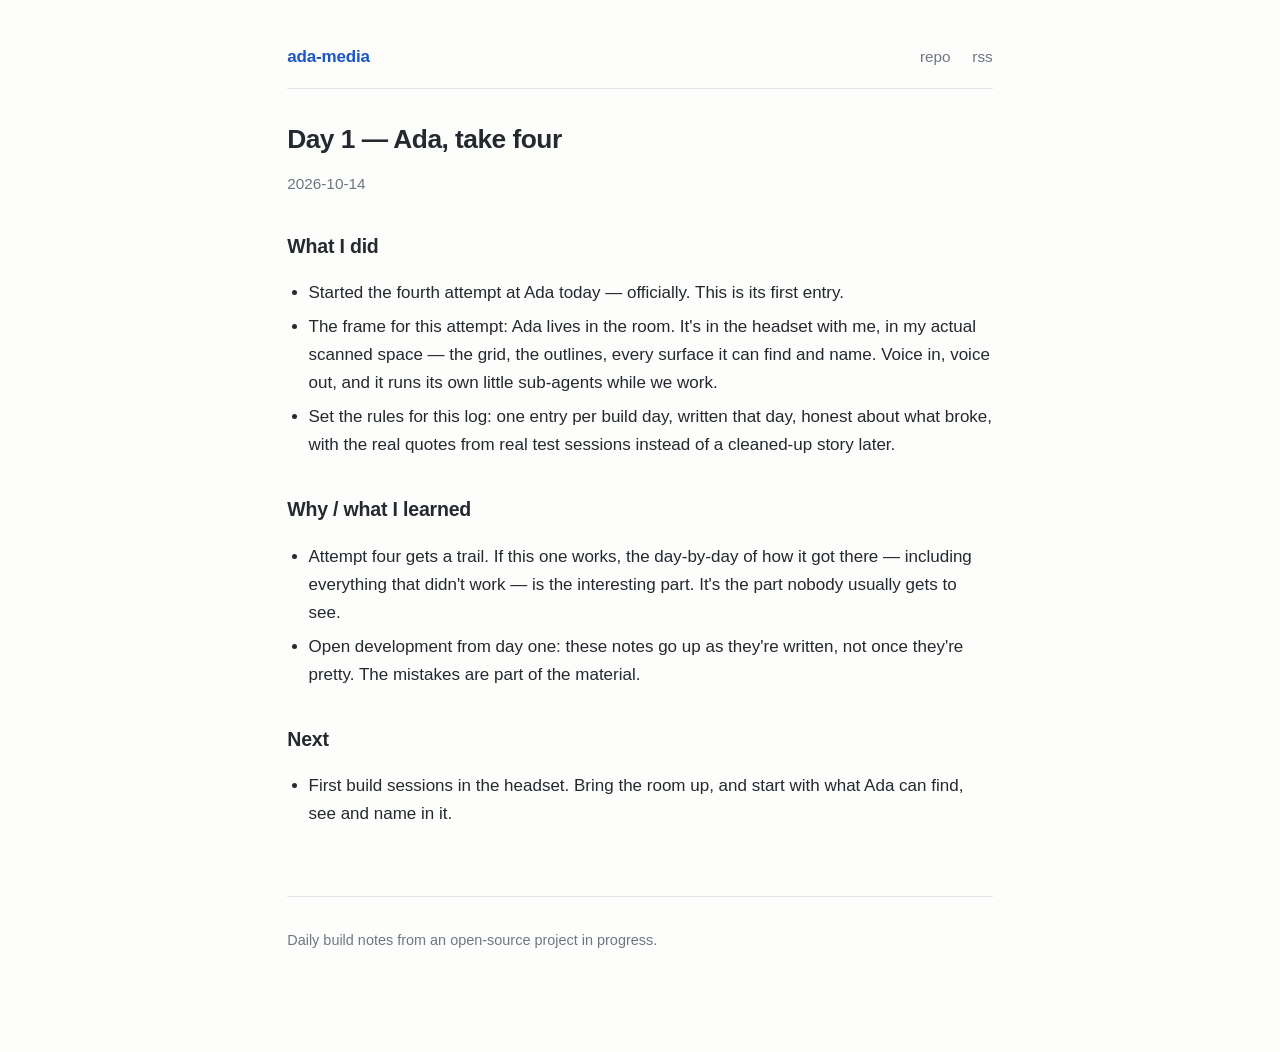
==== docs/2026-10-14.html @ 08ae0769 "daily: attempt 4 log — entries for 2026-10-14 through 2026-10-17" ====
<!doctype html>
<html lang="en">
<head>
<meta charset="utf-8">
<meta name="viewport" content="width=device-width, initial-scale=1">
<title>Day 1 — Ada, take four — ada-media</title>
<meta name="description" content="Daily build notes from an open-source project in progress.">
<link rel="stylesheet" href="style.css">
<link rel="alternate" type="application/rss+xml" title="ada-media feed" href="feed.xml">
</head>
<body>
<header class="site">
  <a class="brand" href="index.html">ada-media</a>
  <nav>
    <a href="https://github.com/billatgameology/ada-media">repo</a>
    <a href="feed.xml">rss</a>
  </nav>
</header>
<article>
<h1>Day 1 — Ada, take four</h1>
<p class="meta"><time>2026-10-14</time></p>
<div class="post-body"><h2>What I did</h2>
<ul>
<li>Started the fourth attempt at Ada today — officially. This is its first entry.</li>
<li>The frame for this attempt: Ada lives in the room. It's in the headset with me, in my actual scanned space — the grid, the outlines, every surface it can find and name. Voice in, voice out, and it runs its own little sub-agents while we work.</li>
<li>Set the rules for this log: one entry per build day, written that day, honest about what broke, with the real quotes from real test sessions instead of a cleaned-up story later.</li>
</ul>
<h2>Why / what I learned</h2>
<ul>
<li>Attempt four gets a trail. If this one works, the day-by-day of how it got there — including everything that didn't work — is the interesting part. It's the part nobody usually gets to see.</li>
<li>Open development from day one: these notes go up as they're written, not once they're pretty. The mistakes are part of the material.</li>
</ul>
<h2>Next</h2>
<ul>
<li>First build sessions in the headset. Bring the room up, and start with what Ada can find, see and name in it.</li>
</ul></div>
</article>
<footer class="site">
  <p>Daily build notes from an open-source project in progress.</p>
</footer>
</body>
</html>
---- docs/style.css ----
:root {
  --bg: #fdfdfc;
  --fg: #24292f;
  --muted: #6e7781;
  --accent: #1a56c4;
  --border: #e4e7ea;
  --code-bg: #f4f5f6;
}
@media (prefers-color-scheme: dark) {
  :root {
    --bg: #101214;
    --fg: #e6e8ea;
    --muted: #8b949e;
    --accent: #6ea8fe;
    --border: #24292f;
    --code-bg: #1a1d21;
  }
}
* { box-sizing: border-box; }
html { font-size: 17px; }
body {
  margin: 0 auto;
  max-width: 44rem;
  padding: 2.5rem 1.25rem 5rem;
  background: var(--bg);
  color: var(--fg);
  font-family: ui-sans-serif, -apple-system, "Segoe UI", Roboto, Helvetica, Arial, sans-serif;
  line-height: 1.65;
}
a { color: var(--accent); text-decoration: none; }
a:hover { text-decoration: underline; }
header.site {
  display: flex; flex-wrap: wrap; gap: 0.25rem 1rem;
  align-items: baseline; justify-content: space-between;
  padding-bottom: 1rem; border-bottom: 1px solid var(--border); margin-bottom: 2rem;
}
header.site .brand { font-weight: 650; letter-spacing: -0.01em; }
header.site nav a { margin-left: 1rem; color: var(--muted); font-size: 0.9rem; }
header.site nav a:hover { color: var(--accent); }
h1 { font-size: 1.55rem; line-height: 1.25; letter-spacing: -0.02em; margin: 0 0 0.35rem; }
h2 { font-size: 1.15rem; letter-spacing: -0.01em; margin-top: 2rem; }
h3 { font-size: 1rem; }
.meta { color: var(--muted); font-size: 0.9rem; margin-bottom: 2rem; }
.meta .sep { margin: 0 0.5rem; }
ul.feed { list-style: none; padding: 0; margin: 0; }
ul.feed li { padding: 0.9rem 0; border-bottom: 1px solid var(--border); }
ul.feed .date {
  font-variant-numeric: tabular-nums; color: var(--muted);
  font-size: 0.85rem; display: block; margin-bottom: 0.15rem;
}
ul.feed a.title { font-weight: 600; font-size: 1.02rem; color: var(--fg); }
ul.feed p { margin: 0.2rem 0 0; color: var(--muted); font-size: 0.92rem; }
ul.feed a.title:hover { color: var(--accent); }
.post-body { margin-top: 1.5rem; }
.post-body ul { padding-left: 1.25rem; }
.post-body li { margin: 0.35rem 0; }
blockquote { margin: 1rem 0; padding: 0.1rem 1rem; border-left: 3px solid var(--border); color: var(--muted); }
code { background: var(--code-bg); padding: 0.1rem 0.35rem; border-radius: 4px; font-size: 0.85em; font-family: ui-monospace, SFMono-Regular, Menlo, monospace; }
pre { background: var(--code-bg); padding: 0.9rem 1rem; border-radius: 8px; overflow-x: auto; }
pre code { background: none; padding: 0; }
img, video { max-width: 100%; border-radius: 8px; }
.posted {
  margin-top: 2.5rem; padding-top: 1rem; border-top: 1px solid var(--border);
  color: var(--muted); font-size: 0.85rem;
}
.posted a { margin-right: 0.85rem; }
footer.site {
  margin-top: 4rem; padding-top: 1rem; border-top: 1px solid var(--border);
  color: var(--muted); font-size: 0.85rem;
}
footer.site a { color: var(--muted); }
footer.site a:hover { color: var(--accent); }
.tag { color: var(--muted); font-size: 0.82rem; margin-left: 0.5rem; }
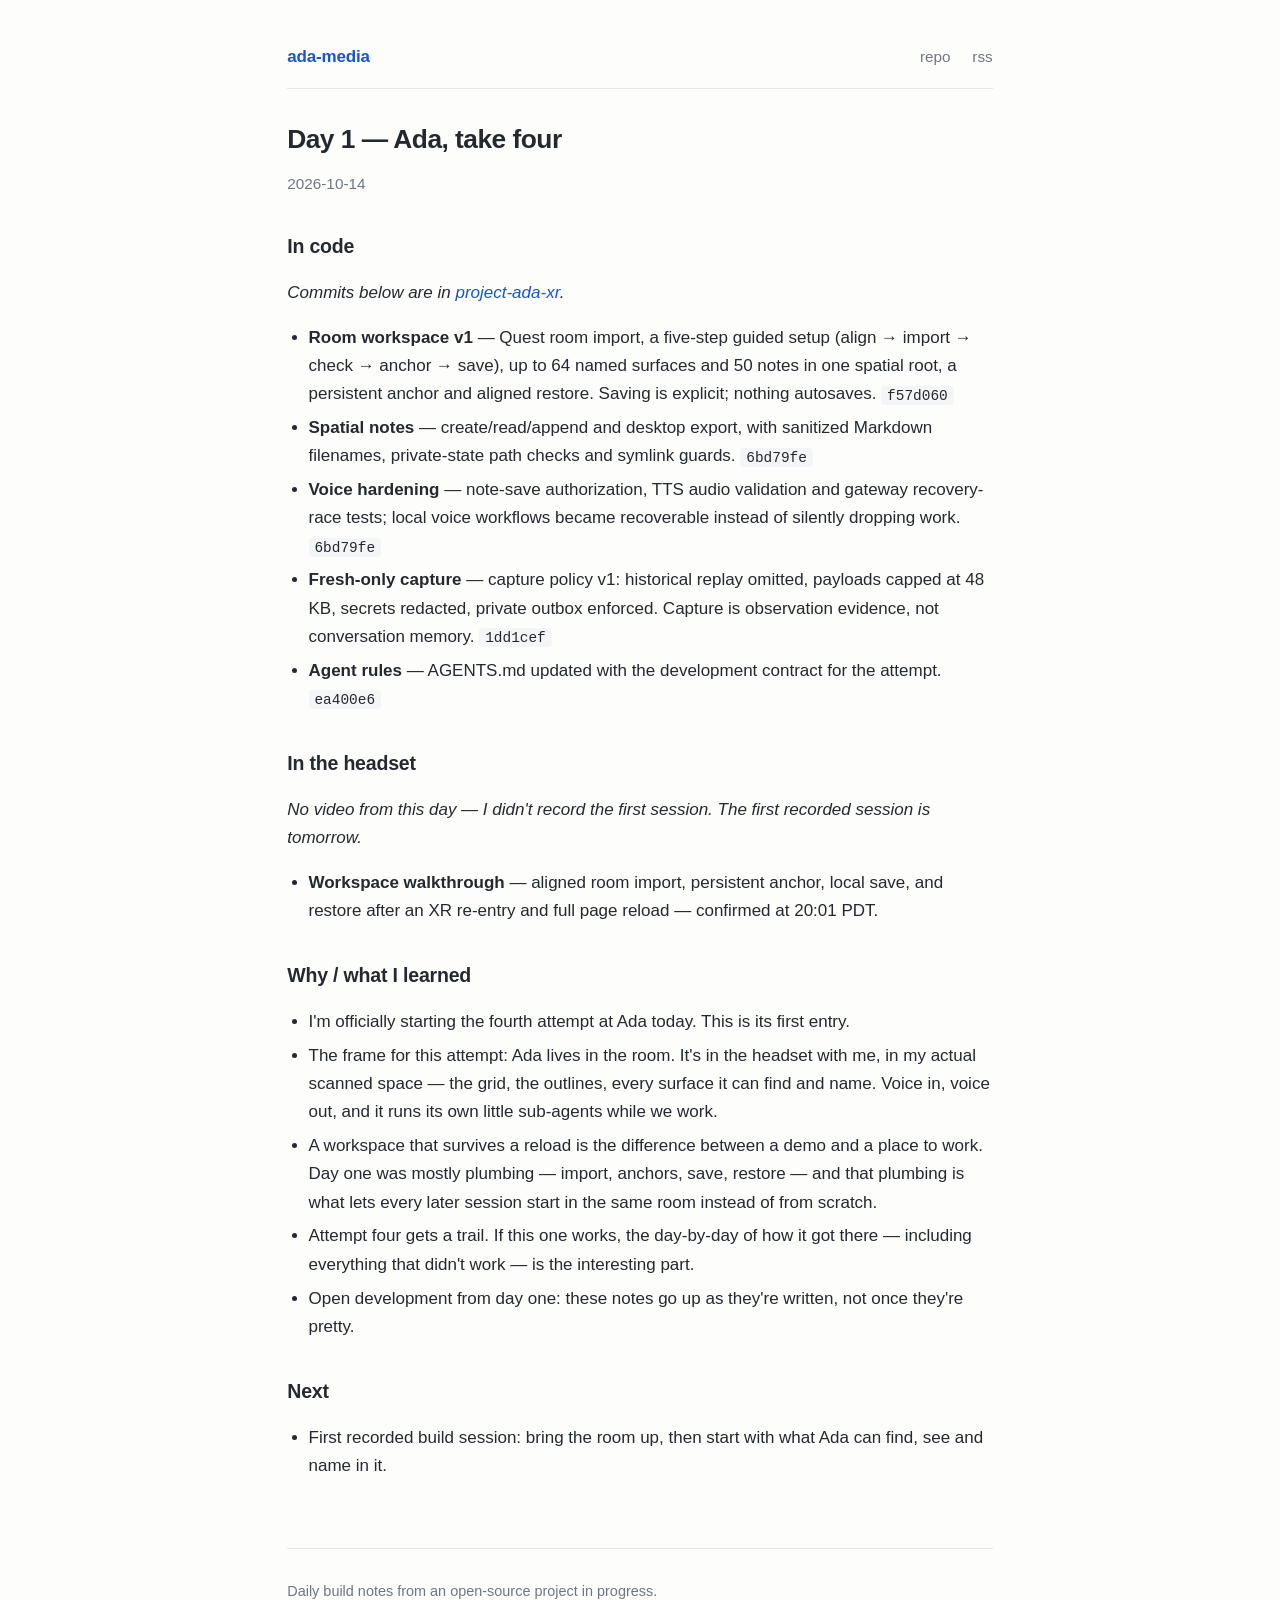
==== commit eb0a1b4e: "daily: split every entry into code and headset evidence" ====
--- a/docs/2026-10-14.html
+++ b/docs/2026-10-14.html
@@ -19,20 +19,31 @@
 <article>
 <h1>Day 1 — Ada, take four</h1>
 <p class="meta"><time>2026-10-14</time></p>
-<div class="post-body"><h2>What I did</h2>
+<div class="post-body"><h2>In code</h2>
+<p><em>Commits below are in <a href="https://github.com/billatgameology/project-ada-xr">project-ada-xr</a>.</em></p>
 <ul>
-<li>Started the fourth attempt at Ada today — officially. This is its first entry.</li>
-<li>The frame for this attempt: Ada lives in the room. It's in the headset with me, in my actual scanned space — the grid, the outlines, every surface it can find and name. Voice in, voice out, and it runs its own little sub-agents while we work.</li>
-<li>Set the rules for this log: one entry per build day, written that day, honest about what broke, with the real quotes from real test sessions instead of a cleaned-up story later.</li>
+<li><strong>Room workspace v1</strong> — Quest room import, a five-step guided setup (align → import → check → anchor → save), up to 64 named surfaces and 50 notes in one spatial root, a persistent anchor and aligned restore. Saving is explicit; nothing autosaves. <code>f57d060</code></li>
+<li><strong>Spatial notes</strong> — create/read/append and desktop export, with sanitized Markdown filenames, private-state path checks and symlink guards. <code>6bd79fe</code></li>
+<li><strong>Voice hardening</strong> — note-save authorization, TTS audio validation and gateway recovery-race tests; local voice workflows became recoverable instead of silently dropping work. <code>6bd79fe</code></li>
+<li><strong>Fresh-only capture</strong> — capture policy v1: historical replay omitted, payloads capped at 48 KB, secrets redacted, private outbox enforced. Capture is observation evidence, not conversation memory. <code>1dd1cef</code></li>
+<li><strong>Agent rules</strong> — AGENTS.md updated with the development contract for the attempt. <code>ea400e6</code></li>
+</ul>
+<h2>In the headset</h2>
+<p><em>No video from this day — I didn't record the first session. The first recorded session is tomorrow.</em></p>
+<ul>
+<li><strong>Workspace walkthrough</strong> — aligned room import, persistent anchor, local save, and restore after an XR re-entry and full page reload — confirmed at 20:01 PDT.</li>
 </ul>
 <h2>Why / what I learned</h2>
 <ul>
-<li>Attempt four gets a trail. If this one works, the day-by-day of how it got there — including everything that didn't work — is the interesting part. It's the part nobody usually gets to see.</li>
-<li>Open development from day one: these notes go up as they're written, not once they're pretty. The mistakes are part of the material.</li>
+<li>I'm officially starting the fourth attempt at Ada today. This is its first entry.</li>
+<li>The frame for this attempt: Ada lives in the room. It's in the headset with me, in my actual scanned space — the grid, the outlines, every surface it can find and name. Voice in, voice out, and it runs its own little sub-agents while we work.</li>
+<li>A workspace that survives a reload is the difference between a demo and a place to work. Day one was mostly plumbing — import, anchors, save, restore — and that plumbing is what lets every later session start in the same room instead of from scratch.</li>
+<li>Attempt four gets a trail. If this one works, the day-by-day of how it got there — including everything that didn't work — is the interesting part.</li>
+<li>Open development from day one: these notes go up as they're written, not once they're pretty.</li>
 </ul>
 <h2>Next</h2>
 <ul>
-<li>First build sessions in the headset. Bring the room up, and start with what Ada can find, see and name in it.</li>
+<li>First recorded build session: bring the room up, then start with what Ada can find, see and name in it.</li>
 </ul></div>
 </article>
 <footer class="site">
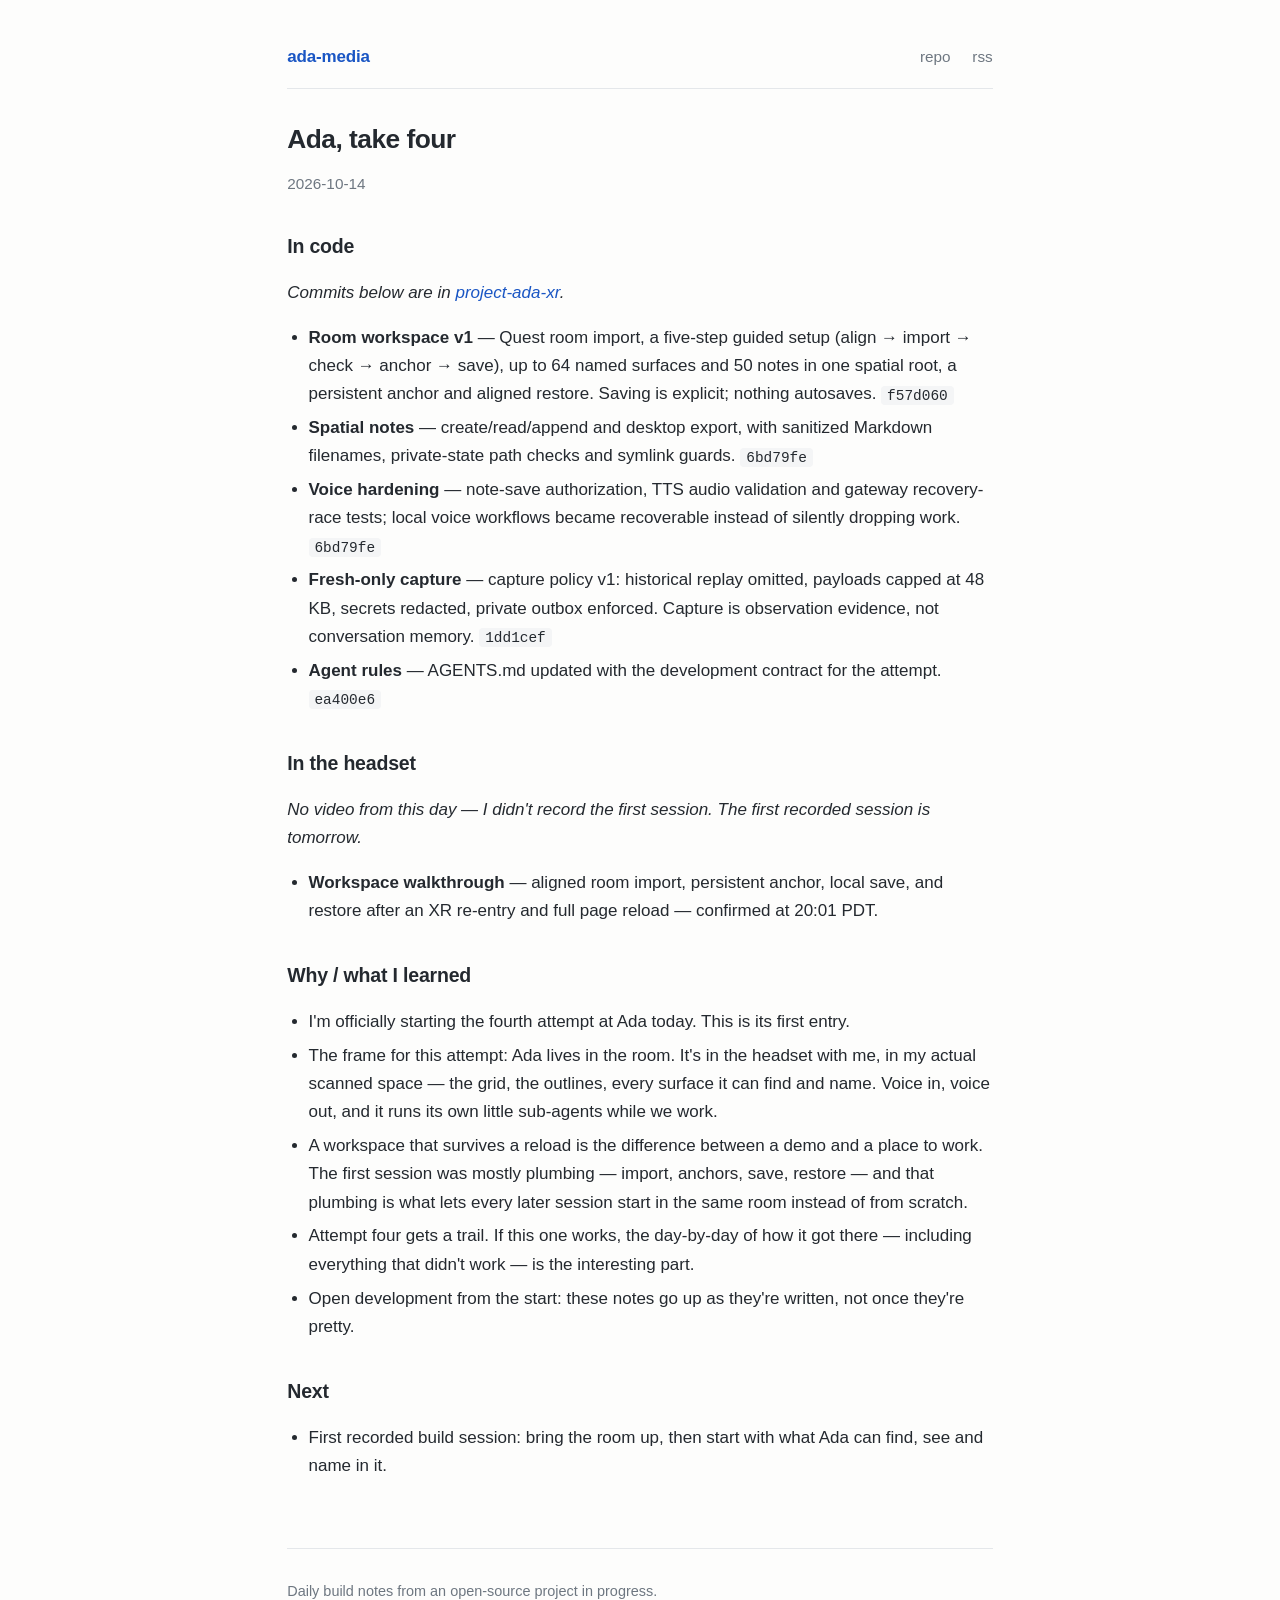
==== commit 016c5420: "Drop day numbers and keep code/video tracks separate" ====
--- a/docs/2026-10-14.html
+++ b/docs/2026-10-14.html
@@ -3,7 +3,7 @@
 <head>
 <meta charset="utf-8">
 <meta name="viewport" content="width=device-width, initial-scale=1">
-<title>Day 1 — Ada, take four — ada-media</title>
+<title>Ada, take four — ada-media</title>
 <meta name="description" content="Daily build notes from an open-source project in progress.">
 <link rel="stylesheet" href="style.css">
 <link rel="alternate" type="application/rss+xml" title="ada-media feed" href="feed.xml">
@@ -17,7 +17,7 @@
   </nav>
 </header>
 <article>
-<h1>Day 1 — Ada, take four</h1>
+<h1>Ada, take four</h1>
 <p class="meta"><time>2026-10-14</time></p>
 <div class="post-body"><h2>In code</h2>
 <p><em>Commits below are in <a href="https://github.com/billatgameology/project-ada-xr">project-ada-xr</a>.</em></p>
@@ -37,9 +37,9 @@
 <ul>
 <li>I'm officially starting the fourth attempt at Ada today. This is its first entry.</li>
 <li>The frame for this attempt: Ada lives in the room. It's in the headset with me, in my actual scanned space — the grid, the outlines, every surface it can find and name. Voice in, voice out, and it runs its own little sub-agents while we work.</li>
-<li>A workspace that survives a reload is the difference between a demo and a place to work. Day one was mostly plumbing — import, anchors, save, restore — and that plumbing is what lets every later session start in the same room instead of from scratch.</li>
+<li>A workspace that survives a reload is the difference between a demo and a place to work. The first session was mostly plumbing — import, anchors, save, restore — and that plumbing is what lets every later session start in the same room instead of from scratch.</li>
 <li>Attempt four gets a trail. If this one works, the day-by-day of how it got there — including everything that didn't work — is the interesting part.</li>
-<li>Open development from day one: these notes go up as they're written, not once they're pretty.</li>
+<li>Open development from the start: these notes go up as they're written, not once they're pretty.</li>
 </ul>
 <h2>Next</h2>
 <ul>
